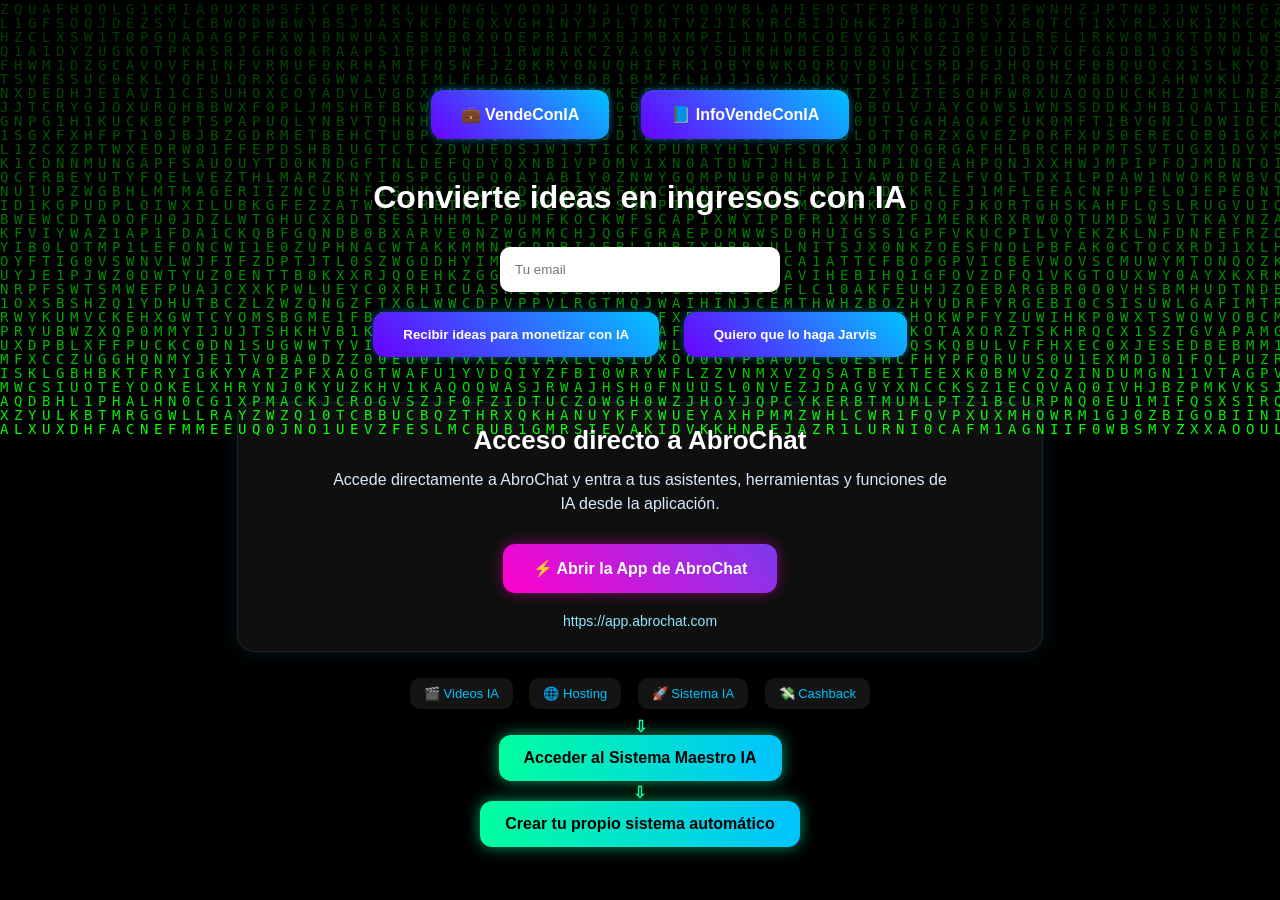
==== index.html @ 38fd5ee3 "update" ====
<!DOCTYPE html>
<html lang="es">
<head>
  <!-- Google tag (gtag.js) -->
  <script async src="https://www.googletagmanager.com/gtag/js?id=G-VY2WFXX865"></script>
  <script>
    window.dataLayer = window.dataLayer || [];
    function gtag(){dataLayer.push(arguments);}
    gtag('js', new Date());
    gtag('config', 'G-VY2WFXX865');
  </script>

  <meta charset="UTF-8">
  <meta name="viewport" content="width=device-width, initial-scale=1.0">
  <title>Abrochat</title>

  <style>
    body {
      margin: 0;
      font-family: Arial, sans-serif;
      background: black;
      color: white;
      text-align: center;
    }

    canvas {
      position: fixed;
      top: 0;
      left: 0;
      z-index: -1;
    }

    .container {
      margin-top: 60px;
      padding: 20px;
      max-width: 980px;
      margin-left: auto;
      margin-right: auto;
    }

    .top-access {
      display: flex;
      justify-content: center;
      gap: 12px;
      flex-wrap: wrap;
      margin-bottom: 30px;
    }

    input {
      padding: 15px;
      border-radius: 10px;
      border: none;
      width: 250px;
      margin: 10px;
    }

    button,
    .cta-link {
      display: inline-block;
      padding: 15px 30px;
      border-radius: 12px;
      border: none;
      font-weight: bold;
      cursor: pointer;
      background: linear-gradient(45deg, #6a00ff, #00c3ff);
      color: white;
      margin: 10px;
      transition: all 0.3s ease;
      box-shadow: 0 0 10px rgba(0,195,255,0.5);
      text-decoration: none;
    }

    button:hover,
    .cta-link:hover {
      transform: translateY(-3px) scale(1.05);
      box-shadow: 0 0 20px rgba(106,0,255,0.8);
    }

    .cta-app {
      background: linear-gradient(45deg, #ff00cc, #7c3aed);
      box-shadow: 0 0 14px rgba(255,0,204,0.45);
    }

    .cta-app:hover {
      box-shadow: 0 0 24px rgba(255,0,204,0.75);
    }

    #resultado {
      display: none;
      margin: 30px auto;
      padding: 20px;
      max-width: 700px;
      background: rgba(0,0,0,0.6);
      border-radius: 15px;
      text-align: left;
      white-space: pre-line;
    }

    .afiliados {
      margin-top: 20px;
    }

    .afiliados a {
      display: inline-block;
      margin: 6px;
      padding: 8px 14px;
      border-radius: 10px;
      background: rgba(255,255,255,0.08);
      color: #00c3ff;
      font-size: 13px;
      text-decoration: none;
      transition: 0.3s;
    }

    .afiliados a:hover {
      background: rgba(0,195,255,0.2);
      transform: scale(1.05);
    }

    .master-btn {
      display: inline-block;
      margin-top: 20px;
      padding: 14px 25px;
      border-radius: 12px;
      background: linear-gradient(90deg, #00ff9f, #00c3ff);
      color: black;
      font-weight: bold;
      text-decoration: none;
      box-shadow: 0 0 15px rgba(0,255,159,0.6);
      transition: 0.3s;
      position: relative;
    }

    .master-btn:hover {
      transform: scale(1.07);
      box-shadow: 0 0 25px rgba(0,255,159,1);
    }

    .master-btn::before {
      content: "⇩";
      position: absolute;
      top: -18px;
      left: 50%;
      transform: translateX(-50%);
      color: #00ff9f;
      animation: floatArrow 1s infinite;
    }

    .app-access-box {
      max-width: 760px;
      margin: 35px auto 20px;
      padding: 22px;
      border-radius: 18px;
      background: rgba(255,255,255,0.06);
      border: 1px solid rgba(255,255,255,0.08);
      box-shadow: 0 0 18px rgba(0,195,255,0.12);
    }

    .app-access-box h2 {
      margin-top: 0;
      margin-bottom: 12px;
      font-size: 26px;
    }

    .app-access-box p {
      margin: 0 auto 18px;
      max-width: 620px;
      color: #d8e8ff;
      line-height: 1.5;
    }

    .app-url {
      display: block;
      margin-top: 10px;
      font-size: 14px;
      color: #8fe8ff;
      word-break: break-all;
    }

    @keyframes floatArrow {
      0% { transform: translate(-50%, 0); }
      50% { transform: translate(-50%, 6px); }
      100% { transform: translate(-50%, 0); }
    }

    @media (max-width: 640px) {
      .container {
        margin-top: 30px;
      }

      input {
        width: calc(100% - 40px);
        max-width: 320px;
      }

      button,
      .cta-link,
      .master-btn {
        width: calc(100% - 40px);
        max-width: 320px;
      }
    }
  </style>
</head>

<body>

  <canvas id="matrix"></canvas>

  <div class="container">

    <div class="top-access">
      <a href="https://vendeconia.org" target="_blank" rel="noopener noreferrer" class="cta-link">
        💼 VendeConIA
      </a>

      <a href="https://infovendeconia.com" target="_blank" rel="noopener noreferrer" class="cta-link">
        📘 InfoVendeConIA
      </a>
    </div>

    <h1>Convierte ideas en ingresos con IA</h1>

    <input id="email" placeholder="Tu email">

    <br>

    <button onclick="analizarPerfil()">Recibir ideas para monetizar con IA</button>

    <button onclick="window.open('https://buy.stripe.com/3cIaEX2sT2oB6DNbSnabK03')">
      Quiero que lo haga Jarvis
    </button>

    <div id="resultado"></div>

    <div class="app-access-box">
      <h2>Acceso directo a AbroChat</h2>
      <p>
        Accede directamente a AbroChat y entra a tus asistentes, herramientas y funciones de IA desde la aplicación.
      </p>

      <a href="https://app.abrochat.com" target="_blank" rel="noopener noreferrer" class="cta-link cta-app">
        ⚡ Abrir la App de AbroChat
      </a>

      <span class="app-url">https://app.abrochat.com</span>
    </div>

    <div class="afiliados">
      <a href="https://pictory.ai?ref=joshue-cabello-rosa72" target="_blank" rel="noopener noreferrer">🎬 Videos IA</a>
      <a href="https://www.hostinger.com/es?REFERRALCODE=DZOJOSUECS4D" target="_blank" rel="noopener noreferrer">🌐 Hosting</a>
      <a href="https://josuecabellorosa83.systeme.io/30a703c4" target="_blank" rel="noopener noreferrer">🚀 Sistema IA</a>
      <a href="https://my.picodi.com/pe/refer/d9894b5c-9c95-45c4-b840-d39e34d77d9a" target="_blank" rel="noopener noreferrer">💸 Cashback</a>
    </div>

    <a href="https://sistemamaestroia.com" target="_blank" rel="noopener noreferrer" class="master-btn">
      Acceder al Sistema Maestro IA
    </a>

    <br>

    <a href="https://sistemamaestro.com" target="_blank" rel="noopener noreferrer" class="master-btn">
      Crear tu propio sistema automático
    </a>

  </div>

  <script>
    // ==========================
    // MATRIX
    // ==========================
    const canvas = document.getElementById("matrix");
    const ctx = canvas.getContext("2d");

    canvas.width = window.innerWidth;
    canvas.height = window.innerHeight;

    const chars = "01ABCDEFGHIJKLMNOPQRSTUVWXYZ";
    const fontSize = 14;
    const columns = canvas.width / fontSize;
    const drops = [];

    for (let x = 0; x < columns; x++) drops[x] = 1;

    function draw() {
      ctx.fillStyle = "rgba(0, 0, 0, 0.05)";
      ctx.fillRect(0, 0, canvas.width, canvas.height);

      ctx.fillStyle = "#0F0";
      ctx.font = fontSize + "px monospace";

      for (let i = 0; i < drops.length; i++) {
        const text = chars[Math.floor(Math.random() * chars.length)];
        ctx.fillText(text, i * fontSize, drops[i] * fontSize);

        if (drops[i] * fontSize > canvas.height && Math.random() > 0.975) {
          drops[i] = 0;
        }

        drops[i]++;
      }
    }

    setInterval(draw, 33);

    // ==========================
    // ANALIZAR PERFIL / EMAIL
    // ==========================
    async function analizarPerfil() {
      const email = document.getElementById("email").value;

      if (!email) {
        alert("Completa el email");
        return;
      }

      const resultadoDiv = document.getElementById("resultado");
      resultadoDiv.style.display = "block";
      resultadoDiv.innerHTML = `
        <h3>✅ Solicitud recibida</h3>
        <p>Te enviaremos ideas, recursos y opciones para monetizar con IA a: <strong>${email}</strong></p>
      `;
    }
  </script>

</body>
</html>
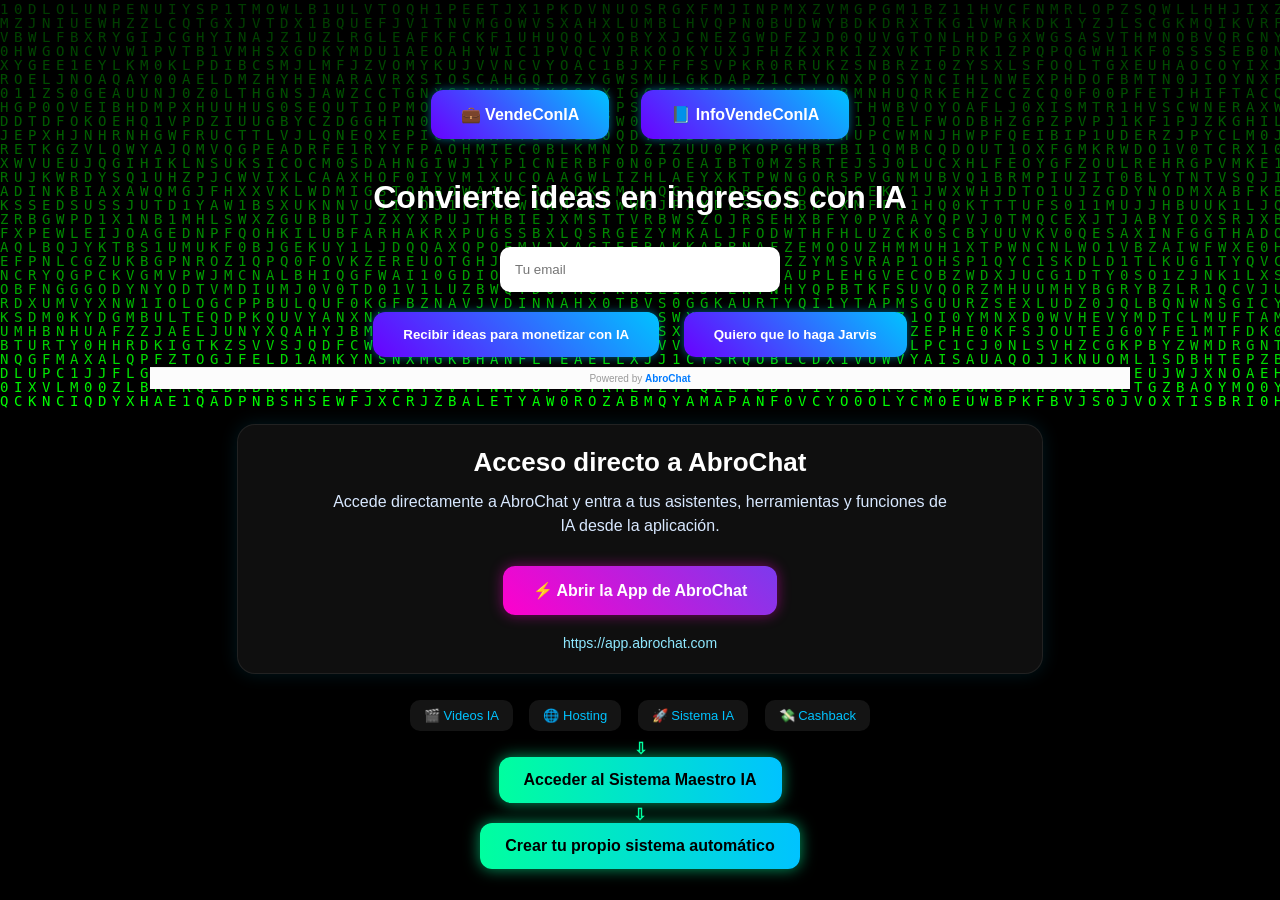
==== commit bec43214: "update" ====
--- a/index.html
+++ b/index.html
@@ -233,6 +233,15 @@
 
     <div id="resultado"></div>
 
+<div style="text-align: center; padding: 5px; background-color: #fcfcfc; border-top: 1px solid #eeeeee;">
+    <p style="margin: 0; font-family: sans-serif; font-size: 10px; color: #999999;">
+        Powered by 
+        <a href="https://app.abrochat.com" target="_blank" style="color: #007bff; text-decoration: none; font-weight: bold;">
+            AbroChat
+        </a>
+    </p>
+</div>
+
     <div class="app-access-box">
       <h2>Acceso directo a AbroChat</h2>
       <p>
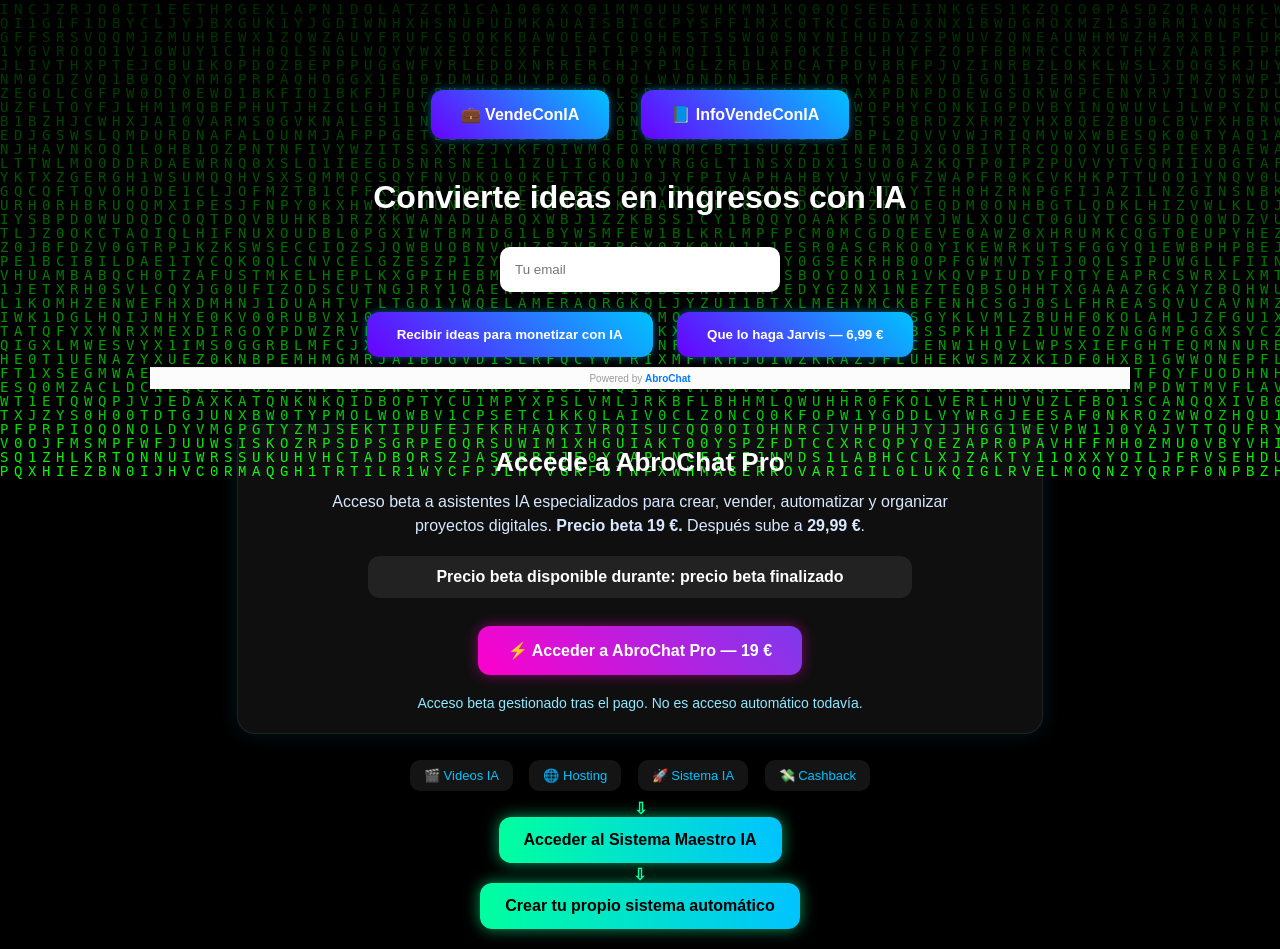
==== commit 8236344e: "Monetize AbroChat landing beta access" ====
--- a/index.html
+++ b/index.html
@@ -228,7 +228,7 @@
     <button onclick="analizarPerfil()">Recibir ideas para monetizar con IA</button>
 
     <button onclick="window.open('https://buy.stripe.com/3cIaEX2sT2oB6DNbSnabK03')">
-      Quiero que lo haga Jarvis
+      Que lo haga Jarvis — 6,99 €
     </button>
 
     <div id="resultado"></div>
@@ -236,23 +236,28 @@
 <div style="text-align: center; padding: 5px; background-color: #fcfcfc; border-top: 1px solid #eeeeee;">
     <p style="margin: 0; font-family: sans-serif; font-size: 10px; color: #999999;">
         Powered by 
-        <a href="https://app.abrochat.com" target="_blank" style="color: #007bff; text-decoration: none; font-weight: bold;">
+        <a href="https://abrochat.com" target="_blank" rel="noopener noreferrer" style="color: #007bff; text-decoration: none; font-weight: bold;">
             AbroChat
         </a>
     </p>
 </div>
 
-    <div class="app-access-box">
-      <h2>Acceso directo a AbroChat</h2>
+    <div class="app-access-box pro-access-box">
+      <h2>Accede a AbroChat Pro</h2>
       <p>
-        Accede directamente a AbroChat y entra a tus asistentes, herramientas y funciones de IA desde la aplicación.
+        Acceso beta a asistentes IA especializados para crear, vender, automatizar y organizar proyectos digitales.
+        <strong>Precio beta 19 €.</strong> Después sube a <strong>29,99 €</strong>.
       </p>
 
-      <a href="https://app.abrochat.com" target="_blank" rel="noopener noreferrer" class="cta-link cta-app">
-        ⚡ Abrir la App de AbroChat
+      <div class="beta-countdown" data-deadline="2026-05-22T06:15:00Z" style="margin: 14px auto 18px; padding: 12px; max-width: 520px; border-radius: 12px; background: rgba(255,255,255,0.08); color: #fff; font-weight: bold;">
+        Precio beta disponible durante: <span id="beta-countdown">calculando...</span>
+      </div>
+
+      <a href="https://buy.stripe.com/fZueVf4zyglmbfa57lgYU00" target="_blank" rel="noopener noreferrer" class="cta-link cta-app">
+        ⚡ Acceder a AbroChat Pro — 19 €
       </a>
 
-      <span class="app-url">https://app.abrochat.com</span>
+      <span class="app-url">Acceso beta gestionado tras el pago. No es acceso automático todavía.</span>
     </div>
 
     <div class="afiliados">
@@ -332,5 +337,28 @@
     }
   </script>
 
+
+  <script>
+    const betaDeadline = new Date('2026-05-22T06:15:00Z').getTime();
+    const countdownEl = document.getElementById('beta-countdown');
+
+    function updateBetaCountdown() {
+      if (!countdownEl) return;
+      const diff = betaDeadline - Date.now();
+      if (diff <= 0) {
+        countdownEl.textContent = 'precio beta finalizado';
+        return;
+      }
+      const days = Math.floor(diff / (1000 * 60 * 60 * 24));
+      const hours = Math.floor((diff / (1000 * 60 * 60)) % 24);
+      const minutes = Math.floor((diff / (1000 * 60)) % 60);
+      const seconds = Math.floor((diff / 1000) % 60);
+      countdownEl.textContent = `${days}d ${hours}h ${minutes}m ${seconds}s`;
+    }
+
+    updateBetaCountdown();
+    setInterval(updateBetaCountdown, 1000);
+  </script>
+
 </body>
 </html>
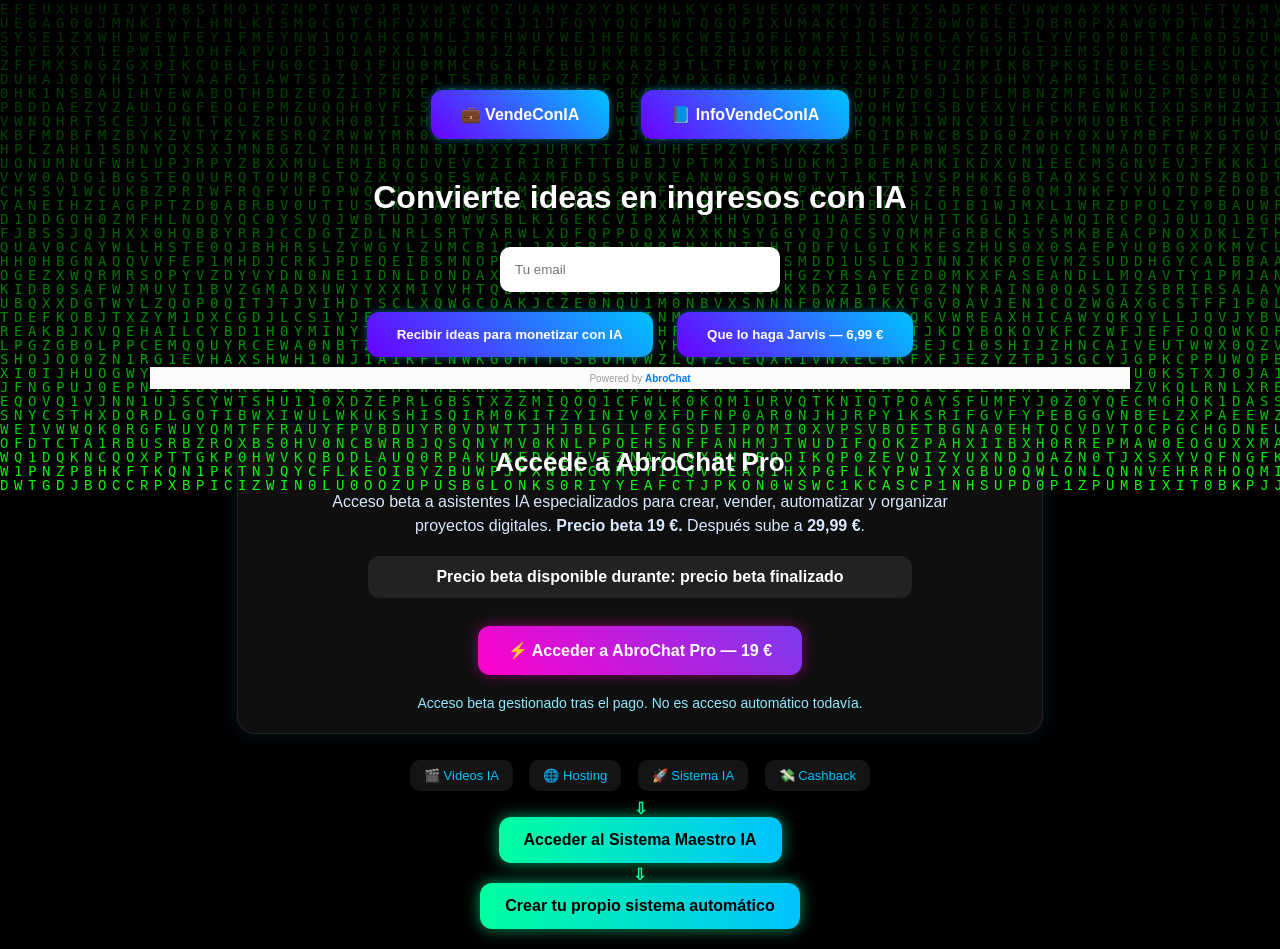
==== commit 87751869: "fix: add GA4 events to AbroChat landing" ====
--- a/index.html
+++ b/index.html
@@ -8,6 +8,15 @@
     function gtag(){dataLayer.push(arguments);}
     gtag('js', new Date());
     gtag('config', 'G-VY2WFXX865');
+    function trackAbrochatEvent(eventName, params) {
+      if (typeof gtag === 'function') {
+        gtag('event', eventName, {
+          asset_name: 'abrochat_landing',
+          page_url: window.location.href,
+          ...params
+        });
+      }
+    }
   </script>
 
   <meta charset="UTF-8">
@@ -210,11 +219,11 @@
   <div class="container">
 
     <div class="top-access">
-      <a href="https://vendeconia.org" target="_blank" rel="noopener noreferrer" class="cta-link">
+      <a href="https://vendeconia.org" target="_blank" rel="noopener noreferrer" class="cta-link" onclick="trackAbrochatEvent('cta_click', { cta_text: 'VendeConIA', cta_location: 'top_access', destination_url: this.href })">
         💼 VendeConIA
       </a>
 
-      <a href="https://infovendeconia.com" target="_blank" rel="noopener noreferrer" class="cta-link">
+      <a href="https://infovendeconia.com" target="_blank" rel="noopener noreferrer" class="cta-link" onclick="trackAbrochatEvent('cta_click', { cta_text: 'InfoVendeConIA', cta_location: 'top_access', destination_url: this.href })">
         📘 InfoVendeConIA
       </a>
     </div>
@@ -225,7 +234,7 @@
 
     <br>
 
-    <button onclick="analizarPerfil()">Recibir ideas para monetizar con IA</button>
+    <button onclick="trackAbrochatEvent('beta_interest_click', { cta_text: 'Recibir ideas para monetizar con IA', cta_location: 'main_form' }); analizarPerfil();">Recibir ideas para monetizar con IA</button>
 
     <button onclick="window.open('https://buy.stripe.com/3cIaEX2sT2oB6DNbSnabK03')">
       Que lo haga Jarvis — 6,99 €
@@ -253,7 +262,7 @@
         Precio beta disponible durante: <span id="beta-countdown">calculando...</span>
       </div>
 
-      <a href="https://buy.stripe.com/fZueVf4zyglmbfa57lgYU00" target="_blank" rel="noopener noreferrer" class="cta-link cta-app">
+      <a href="https://buy.stripe.com/fZueVf4zyglmbfa57lgYU00" target="_blank" rel="noopener noreferrer" class="cta-link cta-app" onclick="trackAbrochatEvent('begin_checkout', { cta_text: 'Acceder a AbroChat Pro — 19 €', cta_location: 'pricing_beta', destination_url: this.href, product_name: 'AbroChat Pro Beta', value: 19, currency: 'EUR' })">
         ⚡ Acceder a AbroChat Pro — 19 €
       </a>
 
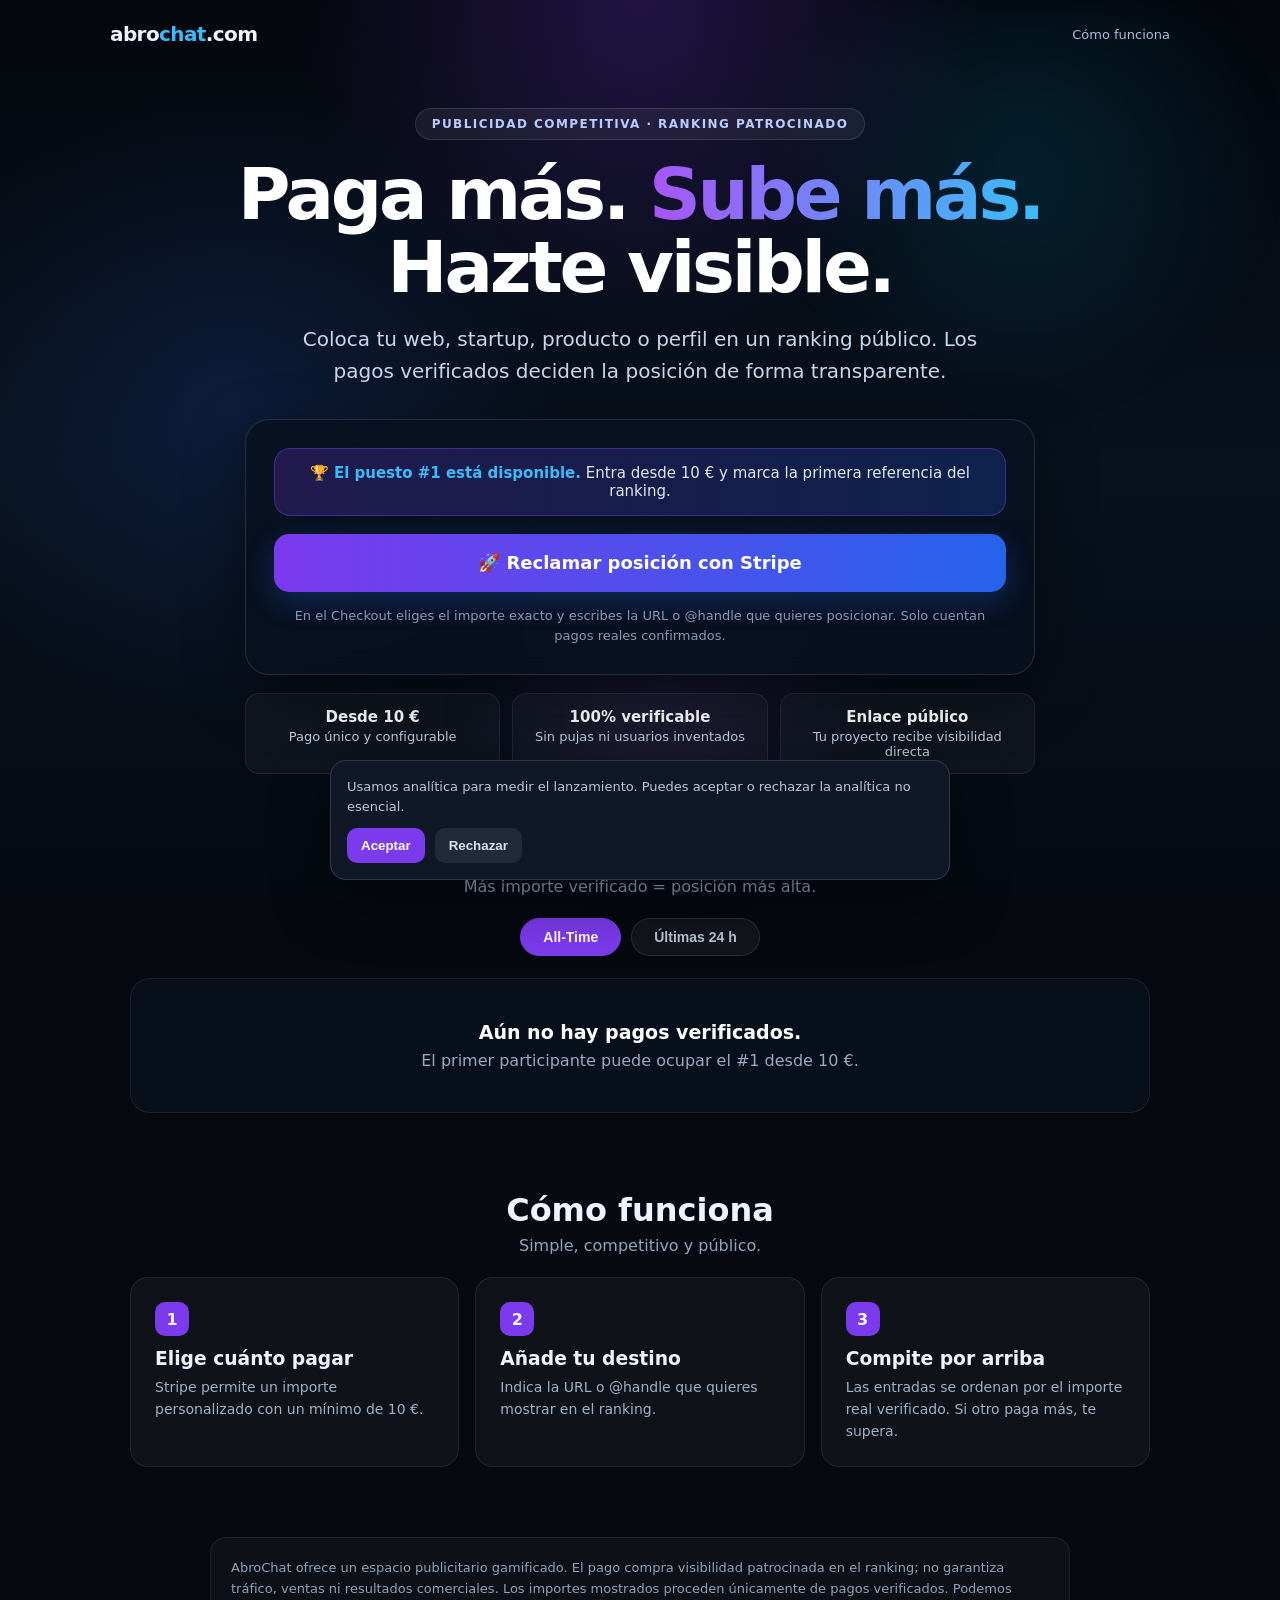
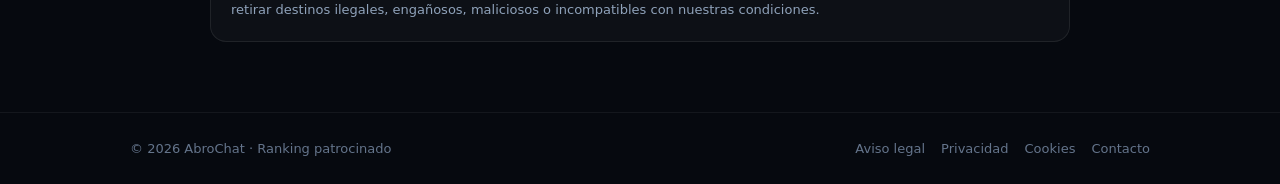
==== commit 9932ae8e: "feat: launch AbroChat sponsored ranking" ====
--- a/index.html
+++ b/index.html
@@ -1,373 +1,115 @@
 <!DOCTYPE html>
 <html lang="es">
 <head>
-  <!-- Google tag (gtag.js) -->
-  <script async src="https://www.googletagmanager.com/gtag/js?id=G-VY2WFXX865"></script>
+  <meta charset="UTF-8">
+  <meta name="viewport" content="width=device-width, initial-scale=1.0">
+  <title>AbroChat | Ranking patrocinado en tiempo real</title>
+  <meta name="description" content="Haz visible tu web, startup o perfil compitiendo por las primeras posiciones de un ranking patrocinado y transparente. Desde 10 €.">
+  <meta property="og:title" content="AbroChat | Paga más. Sube más. Hazte visible.">
+  <meta property="og:description" content="Ranking patrocinado: los pagos verificados deciden la posición. Desde 10 €.">
+  <meta property="og:url" content="https://abrochat.com/">
+  <meta name="theme-color" content="#070b13">
+
   <script>
     window.dataLayer = window.dataLayer || [];
     function gtag(){dataLayer.push(arguments);}
+    gtag('consent', 'default', {
+      analytics_storage: 'denied',
+      ad_storage: 'denied',
+      ad_user_data: 'denied',
+      ad_personalization: 'denied'
+    });
+  </script>
+  <script async src="https://www.googletagmanager.com/gtag/js?id=G-VY2WFXX865"></script>
+  <script>
     gtag('js', new Date());
     gtag('config', 'G-VY2WFXX865');
-    function trackAbrochatEvent(eventName, params) {
-      if (typeof gtag === 'function') {
-        gtag('event', eventName, {
-          asset_name: 'abrochat_landing',
-          page_url: window.location.href,
-          ...params
-        });
-      }
-    }
   </script>
 
-  <meta charset="UTF-8">
-  <meta name="viewport" content="width=device-width, initial-scale=1.0">
-  <title>Abrochat</title>
-
   <style>
-    body {
-      margin: 0;
-      font-family: Arial, sans-serif;
-      background: black;
-      color: white;
-      text-align: center;
-    }
-
-    canvas {
-      position: fixed;
-      top: 0;
-      left: 0;
-      z-index: -1;
-    }
-
-    .container {
-      margin-top: 60px;
-      padding: 20px;
-      max-width: 980px;
-      margin-left: auto;
-      margin-right: auto;
-    }
-
-    .top-access {
-      display: flex;
-      justify-content: center;
-      gap: 12px;
-      flex-wrap: wrap;
-      margin-bottom: 30px;
-    }
-
-    input {
-      padding: 15px;
-      border-radius: 10px;
-      border: none;
-      width: 250px;
-      margin: 10px;
-    }
-
-    button,
-    .cta-link {
-      display: inline-block;
-      padding: 15px 30px;
-      border-radius: 12px;
-      border: none;
-      font-weight: bold;
-      cursor: pointer;
-      background: linear-gradient(45deg, #6a00ff, #00c3ff);
-      color: white;
-      margin: 10px;
-      transition: all 0.3s ease;
-      box-shadow: 0 0 10px rgba(0,195,255,0.5);
-      text-decoration: none;
-    }
-
-    button:hover,
-    .cta-link:hover {
-      transform: translateY(-3px) scale(1.05);
-      box-shadow: 0 0 20px rgba(106,0,255,0.8);
-    }
-
-    .cta-app {
-      background: linear-gradient(45deg, #ff00cc, #7c3aed);
-      box-shadow: 0 0 14px rgba(255,0,204,0.45);
-    }
-
-    .cta-app:hover {
-      box-shadow: 0 0 24px rgba(255,0,204,0.75);
-    }
-
-    #resultado {
-      display: none;
-      margin: 30px auto;
-      padding: 20px;
-      max-width: 700px;
-      background: rgba(0,0,0,0.6);
-      border-radius: 15px;
-      text-align: left;
-      white-space: pre-line;
-    }
-
-    .afiliados {
-      margin-top: 20px;
-    }
-
-    .afiliados a {
-      display: inline-block;
-      margin: 6px;
-      padding: 8px 14px;
-      border-radius: 10px;
-      background: rgba(255,255,255,0.08);
-      color: #00c3ff;
-      font-size: 13px;
-      text-decoration: none;
-      transition: 0.3s;
-    }
-
-    .afiliados a:hover {
-      background: rgba(0,195,255,0.2);
-      transform: scale(1.05);
-    }
-
-    .master-btn {
-      display: inline-block;
-      margin-top: 20px;
-      padding: 14px 25px;
-      border-radius: 12px;
-      background: linear-gradient(90deg, #00ff9f, #00c3ff);
-      color: black;
-      font-weight: bold;
-      text-decoration: none;
-      box-shadow: 0 0 15px rgba(0,255,159,0.6);
-      transition: 0.3s;
-      position: relative;
-    }
-
-    .master-btn:hover {
-      transform: scale(1.07);
-      box-shadow: 0 0 25px rgba(0,255,159,1);
-    }
-
-    .master-btn::before {
-      content: "⇩";
-      position: absolute;
-      top: -18px;
-      left: 50%;
-      transform: translateX(-50%);
-      color: #00ff9f;
-      animation: floatArrow 1s infinite;
-    }
-
-    .app-access-box {
-      max-width: 760px;
-      margin: 35px auto 20px;
-      padding: 22px;
-      border-radius: 18px;
-      background: rgba(255,255,255,0.06);
-      border: 1px solid rgba(255,255,255,0.08);
-      box-shadow: 0 0 18px rgba(0,195,255,0.12);
-    }
-
-    .app-access-box h2 {
-      margin-top: 0;
-      margin-bottom: 12px;
-      font-size: 26px;
-    }
-
-    .app-access-box p {
-      margin: 0 auto 18px;
-      max-width: 620px;
-      color: #d8e8ff;
-      line-height: 1.5;
-    }
-
-    .app-url {
-      display: block;
-      margin-top: 10px;
-      font-size: 14px;
-      color: #8fe8ff;
-      word-break: break-all;
-    }
-
-    @keyframes floatArrow {
-      0% { transform: translate(-50%, 0); }
-      50% { transform: translate(-50%, 6px); }
-      100% { transform: translate(-50%, 0); }
-    }
-
-    @media (max-width: 640px) {
-      .container {
-        margin-top: 30px;
-      }
-
-      input {
-        width: calc(100% - 40px);
-        max-width: 320px;
-      }
-
-      button,
-      .cta-link,
-      .master-btn {
-        width: calc(100% - 40px);
-        max-width: 320px;
-      }
-    }
+    *{box-sizing:border-box} html{scroll-behavior:smooth} body{margin:0;font-family:Inter,ui-sans-serif,system-ui,-apple-system,BlinkMacSystemFont,"Segoe UI",sans-serif;background:#06090f;color:#eef4ff;overflow-x:hidden} a{color:inherit;text-decoration:none}.site-bg{position:fixed;inset:0;z-index:-2;background:radial-gradient(circle at top center,rgba(124,58,237,.24),transparent 31%),radial-gradient(circle at 18% 45%,rgba(37,99,235,.15),transparent 28%),linear-gradient(180deg,#04070d 0%,#08111d 52%,#050a12 100%)}.glow{position:fixed;inset:0;z-index:-1;pointer-events:none;background:radial-gradient(circle at 80% 18%,rgba(0,195,255,.12),transparent 20%),radial-gradient(circle at 52% 78%,rgba(168,85,247,.10),transparent 22%);filter:blur(20px)}.container{width:min(100%,1060px);margin:0 auto;padding:0 20px}.topbar{padding:22px 0;display:flex;align-items:center;justify-content:space-between;gap:20px}.brand{font-size:20px;font-weight:900;letter-spacing:-.03em}.brand span{color:#38bdf8}.mini-link{font-size:13px;color:#a9bdd8}.hero{padding:40px 0 30px;text-align:center}.eyebrow{display:inline-block;padding:8px 16px;border-radius:999px;background:rgba(255,255,255,.06);border:1px solid rgba(255,255,255,.12);font-size:12px;letter-spacing:.12em;text-transform:uppercase;font-weight:800;color:#b9ccff;margin-bottom:18px}.hero h1{margin:0 auto 18px;max-width:900px;font-size:clamp(38px,6vw,72px);line-height:1.02;letter-spacing:-.045em;color:#fff}.hero h1 em{font-style:normal;background:linear-gradient(90deg,#a855f7,#38bdf8);-webkit-background-clip:text;background-clip:text;color:transparent}.hero-subtitle{max-width:730px;margin:0 auto;font-size:clamp(16px,2vw,20px);line-height:1.6;color:#c9d7ea}.bid-card{margin:32px auto 0;max-width:790px;padding:28px;border-radius:24px;background:rgba(9,18,32,.88);border:1px solid rgba(255,255,255,.12);box-shadow:0 18px 60px rgba(0,0,0,.42);backdrop-filter:blur(14px)}.leader-banner{background:linear-gradient(90deg,rgba(124,58,237,.22),rgba(37,99,235,.22));border:1px solid rgba(124,58,237,.46);border-radius:16px;padding:15px;margin-bottom:18px;font-size:15px;color:#e2e8f0}.leader-banner strong{color:#38bdf8}.cta{display:flex;align-items:center;justify-content:center;width:100%;min-height:58px;border:0;border-radius:15px;background:linear-gradient(90deg,#7c3aed 0%,#2563eb 100%);color:#fff;font-size:18px;font-weight:900;cursor:pointer;box-shadow:0 10px 28px rgba(37,99,235,.28);transition:.18s ease}.cta:hover{transform:translateY(-2px);box-shadow:0 14px 34px rgba(37,99,235,.38)}.micro{margin:14px 0 0;color:#8799b2;font-size:13px;line-height:1.55}.proof-strip{display:grid;grid-template-columns:repeat(3,1fr);gap:12px;margin:18px auto 0;max-width:790px}.proof{padding:14px;border-radius:14px;border:1px solid rgba(255,255,255,.08);background:rgba(255,255,255,.035);font-size:13px;color:#bfd0e4}.proof strong{display:block;color:#fff;font-size:15px;margin-bottom:3px}.ranking-section{padding:28px 0 68px}.section-head{text-align:center;margin-bottom:22px}.section-head h2{margin:0 0 7px;font-size:32px}.section-head p{margin:0;color:#91a5be}.tab-buttons{display:flex;justify-content:center;gap:10px;margin:22px 0}.tab-btn{background:rgba(255,255,255,.05);border:1px solid rgba(255,255,255,.1);color:#b8c7d8;padding:10px 22px;border-radius:999px;cursor:pointer;font-weight:800;font-size:14px}.tab-btn.active{background:#7c3aed;color:#fff;border-color:#7c3aed}.leaderboard{background:rgba(9,18,32,.74);border:1px solid rgba(255,255,255,.08);border-radius:20px;overflow:hidden;min-height:130px}.rank-item{display:grid;grid-template-columns:64px 1fr auto;align-items:center;padding:18px 24px;border-bottom:1px solid rgba(255,255,255,.06)}.rank-item:last-child{border-bottom:none}.rank-num{font-size:20px;font-weight:900;color:#88a0c0}.rank-item:first-child .rank-num{color:#f59e0b}.rank-info a{font-weight:850;font-size:16px;color:#fff}.rank-info a:hover{color:#38bdf8;text-decoration:underline}.rank-date{display:block;color:#6f839d;font-size:12px;margin-top:4px}.rank-amount{font-size:18px;font-weight:900;color:#10b981;background:rgba(16,185,129,.1);padding:7px 14px;border-radius:10px;border:1px solid rgba(16,185,129,.2)}.empty{padding:42px 20px;text-align:center;color:#96aac3}.empty strong{display:block;color:#fff;font-size:19px;margin-bottom:8px}.how{padding:10px 0 70px}.how-grid{display:grid;grid-template-columns:repeat(3,1fr);gap:16px}.step{padding:24px;border-radius:18px;background:rgba(255,255,255,.04);border:1px solid rgba(255,255,255,.08)}.step b{display:inline-grid;place-items:center;width:34px;height:34px;border-radius:10px;background:#7c3aed;margin-bottom:12px}.step h3{margin:0 0 8px}.step p{margin:0;color:#9fb1c8;line-height:1.55;font-size:14px}.notice{max-width:860px;margin:0 auto 70px;padding:20px;border-radius:16px;border:1px solid rgba(255,255,255,.08);background:rgba(255,255,255,.03);color:#8fa2ba;font-size:13px;line-height:1.6}.success{display:none;max-width:790px;margin:16px auto 0;padding:15px;border-radius:14px;background:rgba(16,185,129,.1);border:1px solid rgba(16,185,129,.3);color:#bbf7d0}.footer{padding:28px 0;border-top:1px solid rgba(255,255,255,.06);color:#64748b;font-size:13px}.footer-row{display:flex;justify-content:space-between;gap:18px;flex-wrap:wrap}.footer-links{display:flex;gap:16px;flex-wrap:wrap}.cookie{position:fixed;left:20px;right:20px;bottom:20px;z-index:20;max-width:620px;margin:auto;padding:16px;border-radius:16px;background:#101827;border:1px solid rgba(255,255,255,.14);box-shadow:0 20px 60px rgba(0,0,0,.45);display:none}.cookie p{margin:0 0 12px;color:#b8c7d8;font-size:13px;line-height:1.5}.cookie-actions{display:flex;gap:10px}.cookie button{border:0;border-radius:10px;padding:10px 14px;font-weight:800;cursor:pointer}.accept{background:#7c3aed;color:#fff}.reject{background:#202a3a;color:#d7e3f3}@media(max-width:720px){.proof-strip,.how-grid{grid-template-columns:1fr}.rank-item{grid-template-columns:44px 1fr auto;padding:15px}.rank-amount{font-size:15px;padding:6px 10px}.topbar{padding-top:16px}.hero{padding-top:28px}.bid-card{padding:20px}.footer-row{flex-direction:column}.cookie{left:12px;right:12px;bottom:12px}}
   </style>
 </head>
+<body>
+  <div class="site-bg"></div><div class="glow"></div>
+  <header class="container topbar"><a class="brand" href="/">abro<span>chat</span>.com</a><a class="mini-link" href="#como-funciona">Cómo funciona</a></header>
 
-<body>
+  <main>
+    <section class="hero">
+      <div class="container">
+        <span class="eyebrow">Publicidad competitiva · ranking patrocinado</span>
+        <h1>Paga más. <em>Sube más.</em><br>Hazte visible.</h1>
+        <p class="hero-subtitle">Coloca tu web, startup, producto o perfil en un ranking público. Los pagos verificados deciden la posición de forma transparente.</p>
 
-  <canvas id="matrix"></canvas>
+        <div class="bid-card">
+          <div class="leader-banner" id="leader-banner">🏆 <strong>El puesto #1 está disponible.</strong> Entra desde 10 € y marca la primera referencia del ranking.</div>
+          <a class="cta" id="checkout-cta" href="https://buy.stripe.com/cNicN76HGb12bfaczNgYU01" rel="nofollow sponsored">🚀 Reclamar posición con Stripe</a>
+          <p class="micro">En el Checkout eliges el importe exacto y escribes la URL o @handle que quieres posicionar. Solo cuentan pagos reales confirmados.</p>
+          <div class="success" id="success">✅ Pago recibido por Stripe. Tu entrada aparecerá cuando la verificación automática sincronice el ranking.</div>
+        </div>
 
-  <div class="container">
+        <div class="proof-strip">
+          <div class="proof"><strong>Desde 10 €</strong>Pago único y configurable</div>
+          <div class="proof"><strong>100% verificable</strong>Sin pujas ni usuarios inventados</div>
+          <div class="proof"><strong>Enlace público</strong>Tu proyecto recibe visibilidad directa</div>
+        </div>
+      </div>
+    </section>
 
-    <div class="top-access">
-      <a href="https://vendeconia.org" target="_blank" rel="noopener noreferrer" class="cta-link" onclick="trackAbrochatEvent('cta_click', { cta_text: 'VendeConIA', cta_location: 'top_access', destination_url: this.href })">
-        💼 VendeConIA
-      </a>
+    <section class="ranking-section">
+      <div class="container">
+        <div class="section-head"><h2>Ranking público</h2><p>Más importe verificado = posición más alta.</p></div>
+        <div class="tab-buttons"><button class="tab-btn active" data-tab="all">All-Time</button><button class="tab-btn" data-tab="today">Últimas 24 h</button></div>
+        <div class="leaderboard" id="leaderboard"><div class="empty"><strong>Aún no hay pagos verificados.</strong>El primer participante puede inaugurar el #1 desde 10 €.</div></div>
+      </div>
+    </section>
 
-      <a href="https://infovendeconia.com" target="_blank" rel="noopener noreferrer" class="cta-link" onclick="trackAbrochatEvent('cta_click', { cta_text: 'InfoVendeConIA', cta_location: 'top_access', destination_url: this.href })">
-        📘 InfoVendeConIA
-      </a>
-    </div>
+    <section class="how" id="como-funciona">
+      <div class="container">
+        <div class="section-head"><h2>Cómo funciona</h2><p>Simple, competitivo y público.</p></div>
+        <div class="how-grid">
+          <div class="step"><b>1</b><h3>Elige cuánto pagar</h3><p>Stripe permite un importe personalizado con un mínimo de 10 €.</p></div>
+          <div class="step"><b>2</b><h3>Añade tu destino</h3><p>Indica la URL o @handle que quieres mostrar en el ranking.</p></div>
+          <div class="step"><b>3</b><h3>Compite por arriba</h3><p>Las entradas se ordenan por el importe real verificado. Si otro paga más, te supera.</p></div>
+        </div>
+      </div>
+    </section>
 
-    <h1>Convierte ideas en ingresos con IA</h1>
+    <div class="container"><div class="notice">AbroChat ofrece un espacio publicitario gamificado. El pago compra visibilidad patrocinada en el ranking; no garantiza tráfico, ventas ni resultados comerciales. Los importes mostrados proceden únicamente de pagos verificados. Podemos retirar destinos ilegales, engañosos, maliciosos o incompatibles con nuestras condiciones.</div></div>
+  </main>
 
-    <input id="email" placeholder="Tu email">
+  <footer class="footer"><div class="container footer-row"><span>© 2026 AbroChat · Ranking patrocinado</span><div class="footer-links"><a href="/legal/aviso-legal.html">Aviso legal</a><a href="/legal/privacidad.html">Privacidad</a><a href="/legal/cookies.html">Cookies</a><a href="/legal/contacto.html">Contacto</a></div></div></footer>
 
-    <br>
-
-    <button onclick="trackAbrochatEvent('beta_interest_click', { cta_text: 'Recibir ideas para monetizar con IA', cta_location: 'main_form' }); analizarPerfil();">Recibir ideas para monetizar con IA</button>
-
-    <button onclick="window.open('https://buy.stripe.com/3cIaEX2sT2oB6DNbSnabK03')">
-      Que lo haga Jarvis — 6,99 €
-    </button>
-
-    <div id="resultado"></div>
-
-<div style="text-align: center; padding: 5px; background-color: #fcfcfc; border-top: 1px solid #eeeeee;">
-    <p style="margin: 0; font-family: sans-serif; font-size: 10px; color: #999999;">
-        Powered by 
-        <a href="https://abrochat.com" target="_blank" rel="noopener noreferrer" style="color: #007bff; text-decoration: none; font-weight: bold;">
-            AbroChat
-        </a>
-    </p>
-</div>
-
-    <div class="app-access-box pro-access-box">
-      <h2>Accede a AbroChat Pro</h2>
-      <p>
-        Acceso beta a asistentes IA especializados para crear, vender, automatizar y organizar proyectos digitales.
-        <strong>Precio beta 19 €.</strong> Después sube a <strong>29,99 €</strong>.
-      </p>
-
-      <div class="beta-countdown" data-deadline="2026-05-22T06:15:00Z" style="margin: 14px auto 18px; padding: 12px; max-width: 520px; border-radius: 12px; background: rgba(255,255,255,0.08); color: #fff; font-weight: bold;">
-        Precio beta disponible durante: <span id="beta-countdown">calculando...</span>
-      </div>
-
-      <a href="https://buy.stripe.com/fZueVf4zyglmbfa57lgYU00" target="_blank" rel="noopener noreferrer" class="cta-link cta-app" onclick="trackAbrochatEvent('begin_checkout', { cta_text: 'Acceder a AbroChat Pro — 19 €', cta_location: 'pricing_beta', destination_url: this.href, product_name: 'AbroChat Pro Beta', value: 19, currency: 'EUR' })">
-        ⚡ Acceder a AbroChat Pro — 19 €
-      </a>
-
-      <span class="app-url">Acceso beta gestionado tras el pago. No es acceso automático todavía.</span>
-    </div>
-
-    <div class="afiliados">
-      <a href="https://pictory.ai?ref=joshue-cabello-rosa72" target="_blank" rel="noopener noreferrer">🎬 Videos IA</a>
-      <a href="https://www.hostinger.com/es?REFERRALCODE=DZOJOSUECS4D" target="_blank" rel="noopener noreferrer">🌐 Hosting</a>
-      <a href="https://josuecabellorosa83.systeme.io/30a703c4" target="_blank" rel="noopener noreferrer">🚀 Sistema IA</a>
-      <a href="https://my.picodi.com/pe/refer/d9894b5c-9c95-45c4-b840-d39e34d77d9a" target="_blank" rel="noopener noreferrer">💸 Cashback</a>
-    </div>
-
-    <a href="https://sistemamaestroia.com" target="_blank" rel="noopener noreferrer" class="master-btn">
-      Acceder al Sistema Maestro IA
-    </a>
-
-    <br>
-
-    <a href="https://sistemamaestro.com" target="_blank" rel="noopener noreferrer" class="master-btn">
-      Crear tu propio sistema automático
-    </a>
-
-  </div>
+  <div class="cookie" id="cookie"><p>Usamos analítica para medir el lanzamiento. Puedes aceptar o rechazar la analítica no esencial.</p><div class="cookie-actions"><button class="accept" id="accept">Aceptar</button><button class="reject" id="reject">Rechazar</button></div></div>
 
   <script>
-    // ==========================
-    // MATRIX
-    // ==========================
-    const canvas = document.getElementById("matrix");
-    const ctx = canvas.getContext("2d");
+    const checkoutUrl='https://buy.stripe.com/cNicN76HGb12bfaczNgYU01';
+    let entries=[];
 
-    canvas.width = window.innerWidth;
-    canvas.height = window.innerHeight;
+    function safeUrl(target){
+      if(!target)return '#';
+      if(target.startsWith('@')) return 'https://x.com/'+encodeURIComponent(target.slice(1));
+      try{const u=new URL(target.startsWith('http')?target:'https://'+target);return ['http:','https:'].includes(u.protocol)?u.href:'#'}catch{return '#'}
+    }
+    function money(v){return new Intl.NumberFormat('es-ES',{style:'currency',currency:'EUR',maximumFractionDigits:2}).format(v)}
+    function render(mode='all'){
+      const board=document.getElementById('leaderboard');
+      const now=Date.now();
+      const filtered=entries.filter(e=>mode==='all'||(e.paid_at&&now-new Date(e.paid_at).getTime()<=86400000)).sort((a,b)=>b.amount-a.amount);
+      if(!filtered.length){board.innerHTML='<div class="empty"><strong>Aún no hay pagos verificados'+(mode==='today'?' en las últimas 24 horas':'')+'.</strong>El primer participante puede ocupar el #1 desde 10 €.</div>';return}
+      board.innerHTML=filtered.map((e,i)=>`<div class="rank-item"><div class="rank-num">#${i+1}</div><div class="rank-info"><a href="${safeUrl(e.target)}" target="_blank" rel="sponsored noopener noreferrer">${escapeHtml(e.target)}</a><span class="rank-date">Pago verificado${e.paid_at?' · '+new Date(e.paid_at).toLocaleString('es-ES'):''}</span></div><div class="rank-amount">${money(e.amount)}</div></div>`).join('');
+      if(mode==='all'&&filtered[0]) document.getElementById('leader-banner').innerHTML=`🏆 Puesto #1 actual: <strong>${escapeHtml(filtered[0].target)}</strong> con <strong>${money(filtered[0].amount)}</strong>.`;
+    }
+    function escapeHtml(s){return String(s||'').replace(/[&<>'"]/g,c=>({'&':'&amp;','<':'&lt;','>':'&gt;',"'":'&#39;','"':'&quot;'}[c]))}
+    fetch('/ranking.json?ts='+Date.now()).then(r=>r.ok?r.json():Promise.reject()).then(data=>{entries=Array.isArray(data.entries)?data.entries:[];render('all')}).catch(()=>render('all'));
+    document.querySelectorAll('.tab-btn').forEach(btn=>btn.addEventListener('click',()=>{document.querySelectorAll('.tab-btn').forEach(b=>b.classList.remove('active'));btn.classList.add('active');render(btn.dataset.tab)}));
+    document.getElementById('checkout-cta').addEventListener('click',()=>{gtag('event','begin_checkout',{currency:'EUR',value:10,product_name:'AbroChat ranking boost'});});
+    const qs=new URLSearchParams(location.search);if(qs.get('paid')==='1')document.getElementById('success').style.display='block';
 
-    const chars = "01ABCDEFGHIJKLMNOPQRSTUVWXYZ";
-    const fontSize = 14;
-    const columns = canvas.width / fontSize;
-    const drops = [];
-
-    for (let x = 0; x < columns; x++) drops[x] = 1;
-
-    function draw() {
-      ctx.fillStyle = "rgba(0, 0, 0, 0.05)";
-      ctx.fillRect(0, 0, canvas.width, canvas.height);
-
-      ctx.fillStyle = "#0F0";
-      ctx.font = fontSize + "px monospace";
-
-      for (let i = 0; i < drops.length; i++) {
-        const text = chars[Math.floor(Math.random() * chars.length)];
-        ctx.fillText(text, i * fontSize, drops[i] * fontSize);
-
-        if (drops[i] * fontSize > canvas.height && Math.random() > 0.975) {
-          drops[i] = 0;
-        }
-
-        drops[i]++;
-      }
-    }
-
-    setInterval(draw, 33);
-
-    // ==========================
-    // ANALIZAR PERFIL / EMAIL
-    // ==========================
-    async function analizarPerfil() {
-      const email = document.getElementById("email").value;
-
-      if (!email) {
-        alert("Completa el email");
-        return;
-      }
-
-      const resultadoDiv = document.getElementById("resultado");
-      resultadoDiv.style.display = "block";
-      resultadoDiv.innerHTML = `
-        <h3>✅ Solicitud recibida</h3>
-        <p>Te enviaremos ideas, recursos y opciones para monetizar con IA a: <strong>${email}</strong></p>
-      `;
-    }
+    const consent=localStorage.getItem('abrochat_consent');const cookie=document.getElementById('cookie');
+    if(consent==='granted'){gtag('consent','update',{analytics_storage:'granted'});}else if(!consent){cookie.style.display='block'}
+    document.getElementById('accept').onclick=()=>{localStorage.setItem('abrochat_consent','granted');gtag('consent','update',{analytics_storage:'granted'});cookie.style.display='none'};
+    document.getElementById('reject').onclick=()=>{localStorage.setItem('abrochat_consent','denied');cookie.style.display='none'};
   </script>
-
-
-  <script>
-    const betaDeadline = new Date('2026-05-22T06:15:00Z').getTime();
-    const countdownEl = document.getElementById('beta-countdown');
-
-    function updateBetaCountdown() {
-      if (!countdownEl) return;
-      const diff = betaDeadline - Date.now();
-      if (diff <= 0) {
-        countdownEl.textContent = 'precio beta finalizado';
-        return;
-      }
-      const days = Math.floor(diff / (1000 * 60 * 60 * 24));
-      const hours = Math.floor((diff / (1000 * 60 * 60)) % 24);
-      const minutes = Math.floor((diff / (1000 * 60)) % 60);
-      const seconds = Math.floor((diff / 1000) % 60);
-      countdownEl.textContent = `${days}d ${hours}h ${minutes}m ${seconds}s`;
-    }
-
-    updateBetaCountdown();
-    setInterval(updateBetaCountdown, 1000);
-  </script>
-
 </body>
-</html>+</html>
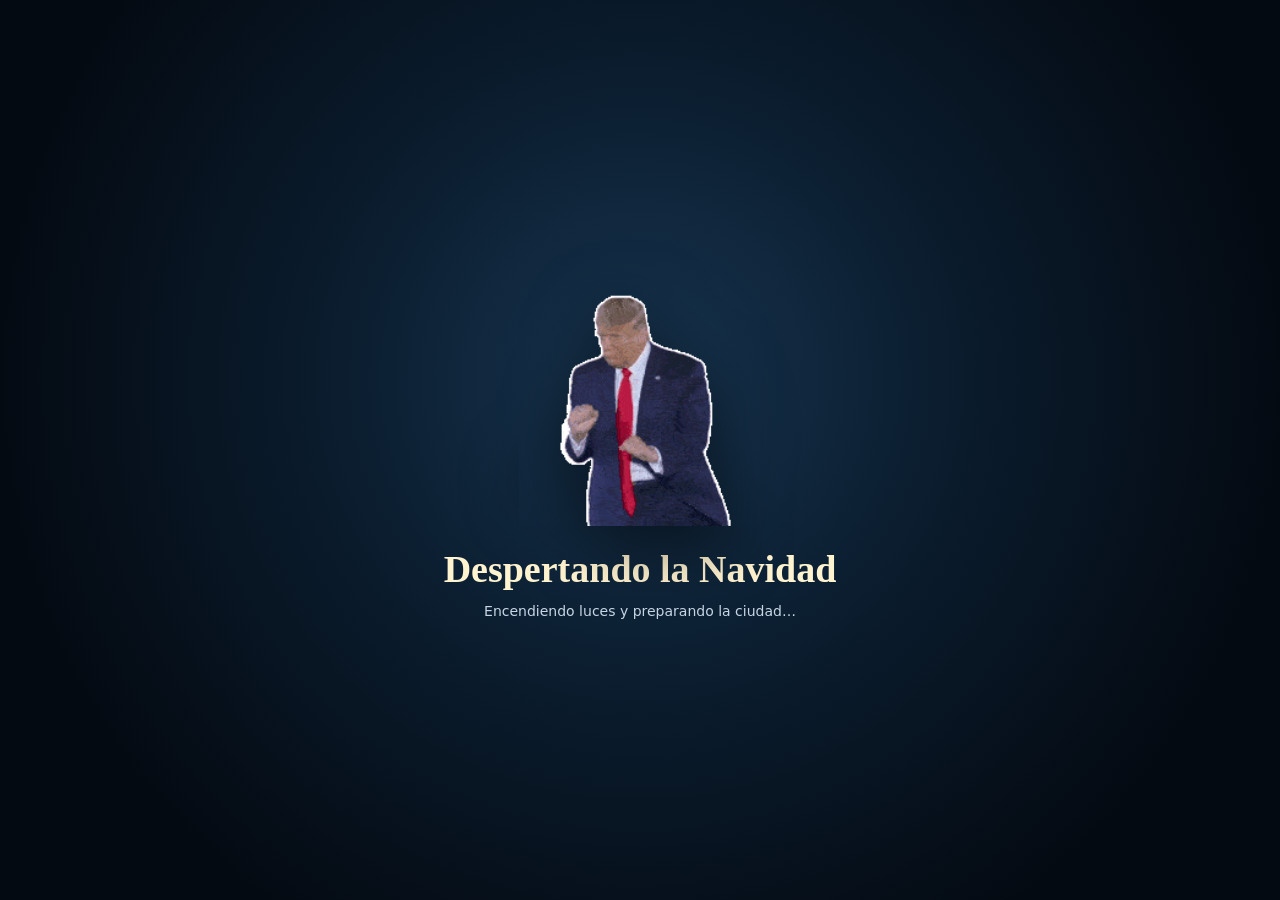
==== commit 111788ca: "feat: migrate abrochat root to christmas city loader" ====
--- a/index.html
+++ b/index.html
@@ -1,115 +1,19 @@
-<!DOCTYPE html>
+<!doctype html>
 <html lang="es">
 <head>
-  <meta charset="UTF-8">
-  <meta name="viewport" content="width=device-width, initial-scale=1.0">
-  <title>AbroChat | Ranking patrocinado en tiempo real</title>
-  <meta name="description" content="Haz visible tu web, startup o perfil compitiendo por las primeras posiciones de un ranking patrocinado y transparente. Desde 10 €.">
-  <meta property="og:title" content="AbroChat | Paga más. Sube más. Hazte visible.">
-  <meta property="og:description" content="Ranking patrocinado: los pagos verificados deciden la posición. Desde 10 €.">
-  <meta property="og:url" content="https://abrochat.com/">
-  <meta name="theme-color" content="#070b13">
-
-  <script>
-    window.dataLayer = window.dataLayer || [];
-    function gtag(){dataLayer.push(arguments);}
-    gtag('consent', 'default', {
-      analytics_storage: 'denied',
-      ad_storage: 'denied',
-      ad_user_data: 'denied',
-      ad_personalization: 'denied'
-    });
-  </script>
-  <script async src="https://www.googletagmanager.com/gtag/js?id=G-VY2WFXX865"></script>
-  <script>
-    gtag('js', new Date());
-    gtag('config', 'G-VY2WFXX865');
-  </script>
-
-  <style>
-    *{box-sizing:border-box} html{scroll-behavior:smooth} body{margin:0;font-family:Inter,ui-sans-serif,system-ui,-apple-system,BlinkMacSystemFont,"Segoe UI",sans-serif;background:#06090f;color:#eef4ff;overflow-x:hidden} a{color:inherit;text-decoration:none}.site-bg{position:fixed;inset:0;z-index:-2;background:radial-gradient(circle at top center,rgba(124,58,237,.24),transparent 31%),radial-gradient(circle at 18% 45%,rgba(37,99,235,.15),transparent 28%),linear-gradient(180deg,#04070d 0%,#08111d 52%,#050a12 100%)}.glow{position:fixed;inset:0;z-index:-1;pointer-events:none;background:radial-gradient(circle at 80% 18%,rgba(0,195,255,.12),transparent 20%),radial-gradient(circle at 52% 78%,rgba(168,85,247,.10),transparent 22%);filter:blur(20px)}.container{width:min(100%,1060px);margin:0 auto;padding:0 20px}.topbar{padding:22px 0;display:flex;align-items:center;justify-content:space-between;gap:20px}.brand{font-size:20px;font-weight:900;letter-spacing:-.03em}.brand span{color:#38bdf8}.mini-link{font-size:13px;color:#a9bdd8}.hero{padding:40px 0 30px;text-align:center}.eyebrow{display:inline-block;padding:8px 16px;border-radius:999px;background:rgba(255,255,255,.06);border:1px solid rgba(255,255,255,.12);font-size:12px;letter-spacing:.12em;text-transform:uppercase;font-weight:800;color:#b9ccff;margin-bottom:18px}.hero h1{margin:0 auto 18px;max-width:900px;font-size:clamp(38px,6vw,72px);line-height:1.02;letter-spacing:-.045em;color:#fff}.hero h1 em{font-style:normal;background:linear-gradient(90deg,#a855f7,#38bdf8);-webkit-background-clip:text;background-clip:text;color:transparent}.hero-subtitle{max-width:730px;margin:0 auto;font-size:clamp(16px,2vw,20px);line-height:1.6;color:#c9d7ea}.bid-card{margin:32px auto 0;max-width:790px;padding:28px;border-radius:24px;background:rgba(9,18,32,.88);border:1px solid rgba(255,255,255,.12);box-shadow:0 18px 60px rgba(0,0,0,.42);backdrop-filter:blur(14px)}.leader-banner{background:linear-gradient(90deg,rgba(124,58,237,.22),rgba(37,99,235,.22));border:1px solid rgba(124,58,237,.46);border-radius:16px;padding:15px;margin-bottom:18px;font-size:15px;color:#e2e8f0}.leader-banner strong{color:#38bdf8}.cta{display:flex;align-items:center;justify-content:center;width:100%;min-height:58px;border:0;border-radius:15px;background:linear-gradient(90deg,#7c3aed 0%,#2563eb 100%);color:#fff;font-size:18px;font-weight:900;cursor:pointer;box-shadow:0 10px 28px rgba(37,99,235,.28);transition:.18s ease}.cta:hover{transform:translateY(-2px);box-shadow:0 14px 34px rgba(37,99,235,.38)}.micro{margin:14px 0 0;color:#8799b2;font-size:13px;line-height:1.55}.proof-strip{display:grid;grid-template-columns:repeat(3,1fr);gap:12px;margin:18px auto 0;max-width:790px}.proof{padding:14px;border-radius:14px;border:1px solid rgba(255,255,255,.08);background:rgba(255,255,255,.035);font-size:13px;color:#bfd0e4}.proof strong{display:block;color:#fff;font-size:15px;margin-bottom:3px}.ranking-section{padding:28px 0 68px}.section-head{text-align:center;margin-bottom:22px}.section-head h2{margin:0 0 7px;font-size:32px}.section-head p{margin:0;color:#91a5be}.tab-buttons{display:flex;justify-content:center;gap:10px;margin:22px 0}.tab-btn{background:rgba(255,255,255,.05);border:1px solid rgba(255,255,255,.1);color:#b8c7d8;padding:10px 22px;border-radius:999px;cursor:pointer;font-weight:800;font-size:14px}.tab-btn.active{background:#7c3aed;color:#fff;border-color:#7c3aed}.leaderboard{background:rgba(9,18,32,.74);border:1px solid rgba(255,255,255,.08);border-radius:20px;overflow:hidden;min-height:130px}.rank-item{display:grid;grid-template-columns:64px 1fr auto;align-items:center;padding:18px 24px;border-bottom:1px solid rgba(255,255,255,.06)}.rank-item:last-child{border-bottom:none}.rank-num{font-size:20px;font-weight:900;color:#88a0c0}.rank-item:first-child .rank-num{color:#f59e0b}.rank-info a{font-weight:850;font-size:16px;color:#fff}.rank-info a:hover{color:#38bdf8;text-decoration:underline}.rank-date{display:block;color:#6f839d;font-size:12px;margin-top:4px}.rank-amount{font-size:18px;font-weight:900;color:#10b981;background:rgba(16,185,129,.1);padding:7px 14px;border-radius:10px;border:1px solid rgba(16,185,129,.2)}.empty{padding:42px 20px;text-align:center;color:#96aac3}.empty strong{display:block;color:#fff;font-size:19px;margin-bottom:8px}.how{padding:10px 0 70px}.how-grid{display:grid;grid-template-columns:repeat(3,1fr);gap:16px}.step{padding:24px;border-radius:18px;background:rgba(255,255,255,.04);border:1px solid rgba(255,255,255,.08)}.step b{display:inline-grid;place-items:center;width:34px;height:34px;border-radius:10px;background:#7c3aed;margin-bottom:12px}.step h3{margin:0 0 8px}.step p{margin:0;color:#9fb1c8;line-height:1.55;font-size:14px}.notice{max-width:860px;margin:0 auto 70px;padding:20px;border-radius:16px;border:1px solid rgba(255,255,255,.08);background:rgba(255,255,255,.03);color:#8fa2ba;font-size:13px;line-height:1.6}.success{display:none;max-width:790px;margin:16px auto 0;padding:15px;border-radius:14px;background:rgba(16,185,129,.1);border:1px solid rgba(16,185,129,.3);color:#bbf7d0}.footer{padding:28px 0;border-top:1px solid rgba(255,255,255,.06);color:#64748b;font-size:13px}.footer-row{display:flex;justify-content:space-between;gap:18px;flex-wrap:wrap}.footer-links{display:flex;gap:16px;flex-wrap:wrap}.cookie{position:fixed;left:20px;right:20px;bottom:20px;z-index:20;max-width:620px;margin:auto;padding:16px;border-radius:16px;background:#101827;border:1px solid rgba(255,255,255,.14);box-shadow:0 20px 60px rgba(0,0,0,.45);display:none}.cookie p{margin:0 0 12px;color:#b8c7d8;font-size:13px;line-height:1.5}.cookie-actions{display:flex;gap:10px}.cookie button{border:0;border-radius:10px;padding:10px 14px;font-weight:800;cursor:pointer}.accept{background:#7c3aed;color:#fff}.reject{background:#202a3a;color:#d7e3f3}@media(max-width:720px){.proof-strip,.how-grid{grid-template-columns:1fr}.rank-item{grid-template-columns:44px 1fr auto;padding:15px}.rank-amount{font-size:15px;padding:6px 10px}.topbar{padding-top:16px}.hero{padding-top:28px}.bid-card{padding:20px}.footer-row{flex-direction:column}.cookie{left:12px;right:12px;bottom:12px}}
-  </style>
+<meta charset="utf-8">
+<meta name="viewport" content="width=device-width,initial-scale=1,viewport-fit=cover">
+<meta name="theme-color" content="#071321">
+<title>La Ciudad que Perdió la Navidad</title>
+<style>
+*{box-sizing:border-box}html,body{margin:0;min-height:100%;background:#071321;color:#fff}body{font-family:system-ui,-apple-system,Segoe UI,sans-serif}.wake{min-height:100vh;min-height:100dvh;display:grid;place-items:center;overflow:hidden;background:radial-gradient(circle at 50% 42%,#17344f 0,#0a1b2c 40%,#040a12 78%)}.card{text-align:center;padding:28px;width:min(92vw,520px)}.dance{display:block;width:min(58vw,240px);height:auto;margin:0 auto 22px;filter:drop-shadow(0 18px 32px #0008)}h1{margin:0;font:600 clamp(24px,5vw,38px)/1.15 Georgia,serif;color:#fff3d0}.dots::after{content:"";animation:dots 1.4s steps(4,end) infinite}@keyframes dots{0%{content:""}25%{content:"."}50%{content:".."}75%,100%{content:"..."}}p{margin:12px 0 0;color:#c7d6e5;font-size:14px}.retry{margin-top:18px;border:1px solid #e8c87a88;background:#10253a;color:#ffe9b4;border-radius:24px;padding:10px 16px;display:none}@media(max-width:600px){.dance{width:min(70vw,220px)}.card{padding:20px}}@media(prefers-reduced-motion:reduce){.dots::after{animation:none;content:"..."}}</style>
 </head>
 <body>
-  <div class="site-bg"></div><div class="glow"></div>
-  <header class="container topbar"><a class="brand" href="/">abro<span>chat</span>.com</a><a class="mini-link" href="#como-funciona">Cómo funciona</a></header>
-
-  <main>
-    <section class="hero">
-      <div class="container">
-        <span class="eyebrow">Publicidad competitiva · ranking patrocinado</span>
-        <h1>Paga más. <em>Sube más.</em><br>Hazte visible.</h1>
-        <p class="hero-subtitle">Coloca tu web, startup, producto o perfil en un ranking público. Los pagos verificados deciden la posición de forma transparente.</p>
-
-        <div class="bid-card">
-          <div class="leader-banner" id="leader-banner">🏆 <strong>El puesto #1 está disponible.</strong> Entra desde 10 € y marca la primera referencia del ranking.</div>
-          <a class="cta" id="checkout-cta" href="https://buy.stripe.com/cNicN76HGb12bfaczNgYU01" rel="nofollow sponsored">🚀 Reclamar posición con Stripe</a>
-          <p class="micro">En el Checkout eliges el importe exacto y escribes la URL o @handle que quieres posicionar. Solo cuentan pagos reales confirmados.</p>
-          <div class="success" id="success">✅ Pago recibido por Stripe. Tu entrada aparecerá cuando la verificación automática sincronice el ranking.</div>
-        </div>
-
-        <div class="proof-strip">
-          <div class="proof"><strong>Desde 10 €</strong>Pago único y configurable</div>
-          <div class="proof"><strong>100% verificable</strong>Sin pujas ni usuarios inventados</div>
-          <div class="proof"><strong>Enlace público</strong>Tu proyecto recibe visibilidad directa</div>
-        </div>
-      </div>
-    </section>
-
-    <section class="ranking-section">
-      <div class="container">
-        <div class="section-head"><h2>Ranking público</h2><p>Más importe verificado = posición más alta.</p></div>
-        <div class="tab-buttons"><button class="tab-btn active" data-tab="all">All-Time</button><button class="tab-btn" data-tab="today">Últimas 24 h</button></div>
-        <div class="leaderboard" id="leaderboard"><div class="empty"><strong>Aún no hay pagos verificados.</strong>El primer participante puede inaugurar el #1 desde 10 €.</div></div>
-      </div>
-    </section>
-
-    <section class="how" id="como-funciona">
-      <div class="container">
-        <div class="section-head"><h2>Cómo funciona</h2><p>Simple, competitivo y público.</p></div>
-        <div class="how-grid">
-          <div class="step"><b>1</b><h3>Elige cuánto pagar</h3><p>Stripe permite un importe personalizado con un mínimo de 10 €.</p></div>
-          <div class="step"><b>2</b><h3>Añade tu destino</h3><p>Indica la URL o @handle que quieres mostrar en el ranking.</p></div>
-          <div class="step"><b>3</b><h3>Compite por arriba</h3><p>Las entradas se ordenan por el importe real verificado. Si otro paga más, te supera.</p></div>
-        </div>
-      </div>
-    </section>
-
-    <div class="container"><div class="notice">AbroChat ofrece un espacio publicitario gamificado. El pago compra visibilidad patrocinada en el ranking; no garantiza tráfico, ventas ni resultados comerciales. Los importes mostrados proceden únicamente de pagos verificados. Podemos retirar destinos ilegales, engañosos, maliciosos o incompatibles con nuestras condiciones.</div></div>
-  </main>
-
-  <footer class="footer"><div class="container footer-row"><span>© 2026 AbroChat · Ranking patrocinado</span><div class="footer-links"><a href="/legal/aviso-legal.html">Aviso legal</a><a href="/legal/privacidad.html">Privacidad</a><a href="/legal/cookies.html">Cookies</a><a href="/legal/contacto.html">Contacto</a></div></div></footer>
-
-  <div class="cookie" id="cookie"><p>Usamos analítica para medir el lanzamiento. Puedes aceptar o rechazar la analítica no esencial.</p><div class="cookie-actions"><button class="accept" id="accept">Aceptar</button><button class="reject" id="reject">Rechazar</button></div></div>
-
-  <script>
-    const checkoutUrl='https://buy.stripe.com/cNicN76HGb12bfaczNgYU01';
-    let entries=[];
-
-    function safeUrl(target){
-      if(!target)return '#';
-      if(target.startsWith('@')) return 'https://x.com/'+encodeURIComponent(target.slice(1));
-      try{const u=new URL(target.startsWith('http')?target:'https://'+target);return ['http:','https:'].includes(u.protocol)?u.href:'#'}catch{return '#'}
-    }
-    function money(v){return new Intl.NumberFormat('es-ES',{style:'currency',currency:'EUR',maximumFractionDigits:2}).format(v)}
-    function render(mode='all'){
-      const board=document.getElementById('leaderboard');
-      const now=Date.now();
-      const filtered=entries.filter(e=>mode==='all'||(e.paid_at&&now-new Date(e.paid_at).getTime()<=86400000)).sort((a,b)=>b.amount-a.amount);
-      if(!filtered.length){board.innerHTML='<div class="empty"><strong>Aún no hay pagos verificados'+(mode==='today'?' en las últimas 24 horas':'')+'.</strong>El primer participante puede ocupar el #1 desde 10 €.</div>';return}
-      board.innerHTML=filtered.map((e,i)=>`<div class="rank-item"><div class="rank-num">#${i+1}</div><div class="rank-info"><a href="${safeUrl(e.target)}" target="_blank" rel="sponsored noopener noreferrer">${escapeHtml(e.target)}</a><span class="rank-date">Pago verificado${e.paid_at?' · '+new Date(e.paid_at).toLocaleString('es-ES'):''}</span></div><div class="rank-amount">${money(e.amount)}</div></div>`).join('');
-      if(mode==='all'&&filtered[0]) document.getElementById('leader-banner').innerHTML=`🏆 Puesto #1 actual: <strong>${escapeHtml(filtered[0].target)}</strong> con <strong>${money(filtered[0].amount)}</strong>.`;
-    }
-    function escapeHtml(s){return String(s||'').replace(/[&<>'"]/g,c=>({'&':'&amp;','<':'&lt;','>':'&gt;',"'":'&#39;','"':'&quot;'}[c]))}
-    fetch('/ranking.json?ts='+Date.now()).then(r=>r.ok?r.json():Promise.reject()).then(data=>{entries=Array.isArray(data.entries)?data.entries:[];render('all')}).catch(()=>render('all'));
-    document.querySelectorAll('.tab-btn').forEach(btn=>btn.addEventListener('click',()=>{document.querySelectorAll('.tab-btn').forEach(b=>b.classList.remove('active'));btn.classList.add('active');render(btn.dataset.tab)}));
-    document.getElementById('checkout-cta').addEventListener('click',()=>{gtag('event','begin_checkout',{currency:'EUR',value:10,product_name:'AbroChat ranking boost'});});
-    const qs=new URLSearchParams(location.search);if(qs.get('paid')==='1')document.getElementById('success').style.display='block';
-
-    const consent=localStorage.getItem('abrochat_consent');const cookie=document.getElementById('cookie');
-    if(consent==='granted'){gtag('consent','update',{analytics_storage:'granted'});}else if(!consent){cookie.style.display='block'}
-    document.getElementById('accept').onclick=()=>{localStorage.setItem('abrochat_consent','granted');gtag('consent','update',{analytics_storage:'granted'});cookie.style.display='none'};
-    document.getElementById('reject').onclick=()=>{localStorage.setItem('abrochat_consent','denied');cookie.style.display='none'};
-  </script>
-</body>
-</html>
+<main class="wake"><section class="card" aria-live="polite"><img class="dance" src="/trump-dance.gif" alt=""><h1>Despertando la Navidad<span class="dots"></span></h1><p id="status">Preparando la ciudad.</p><button class="retry" id="retry">Reintentar</button></section></main>
+<script>
+const statusEl=document.getElementById('status'),retry=document.getElementById('retry');let stopped=false;
+const sleep=ms=>new Promise(r=>setTimeout(r,ms));
+async function wake(){retry.style.display='none';stopped=false;const started=Date.now();while(!stopped&&Date.now()-started<120000){try{const r=await fetch('/_wake',{cache:'no-store',signal:AbortSignal.timeout(8000)});if(r.ok){statusEl.textContent='La ciudad está lista.';location.replace('/demo/');return}}catch{}statusEl.textContent='Encendiendo luces y preparando la ciudad…';await sleep(2500)}statusEl.textContent='La ciudad está tardando más de lo normal.';retry.style.display='inline-block'}
+retry.addEventListener('click',wake);wake();
+</script>
+</body></html>
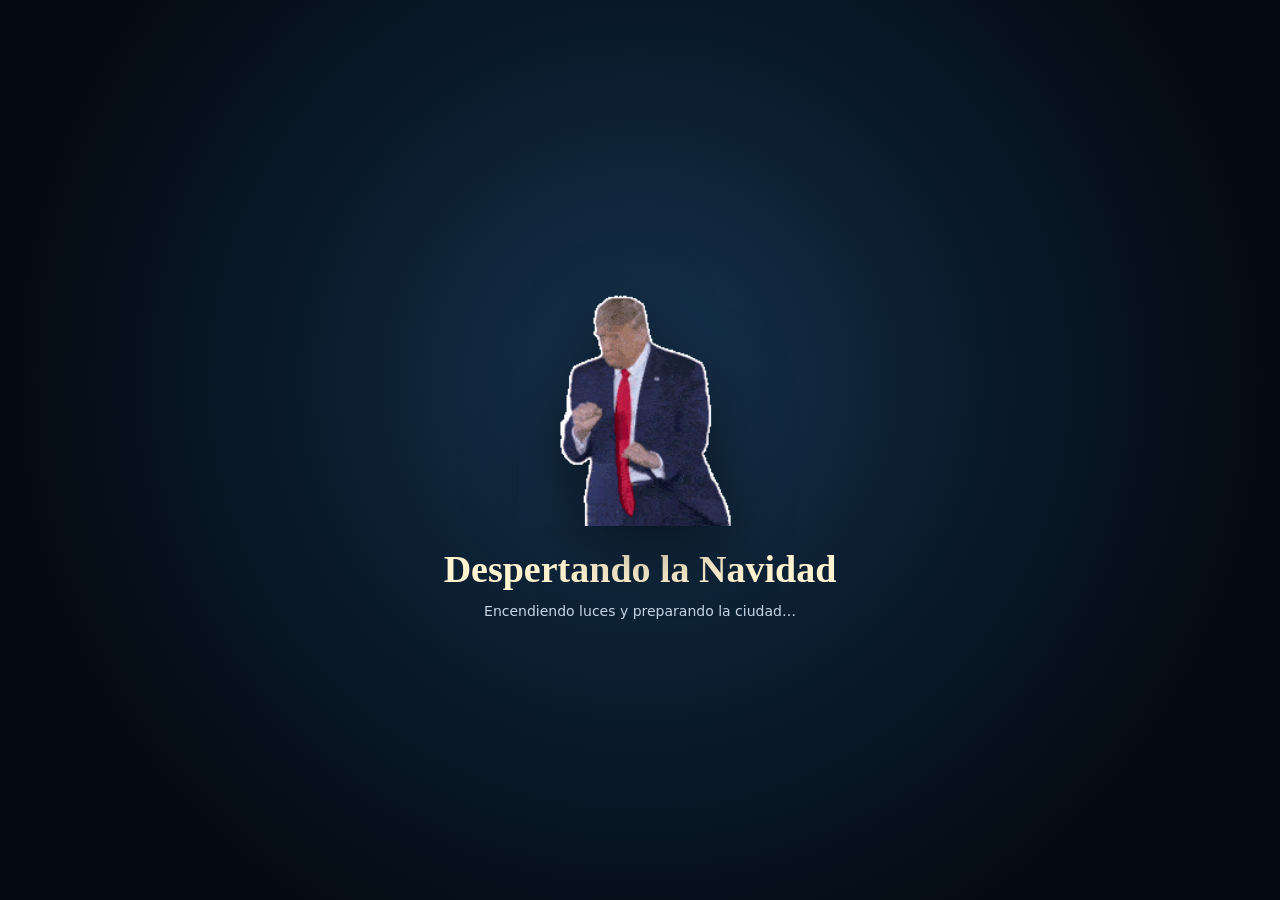
==== commit 5c844213: "feat: keep christmas experience on abrochat root" ====
--- a/index.html
+++ b/index.html
@@ -13,7 +13,7 @@
 <script>
 const statusEl=document.getElementById('status'),retry=document.getElementById('retry');let stopped=false;
 const sleep=ms=>new Promise(r=>setTimeout(r,ms));
-async function wake(){retry.style.display='none';stopped=false;const started=Date.now();while(!stopped&&Date.now()-started<120000){try{const r=await fetch('/_wake',{cache:'no-store',signal:AbortSignal.timeout(8000)});if(r.ok){statusEl.textContent='La ciudad está lista.';location.replace('/demo/');return}}catch{}statusEl.textContent='Encendiendo luces y preparando la ciudad…';await sleep(2500)}statusEl.textContent='La ciudad está tardando más de lo normal.';retry.style.display='inline-block'}
+async function wake(){retry.style.display='none';stopped=false;const started=Date.now();while(!stopped&&Date.now()-started<120000){try{const r=await fetch('/_experience',{cache:'no-store',signal:AbortSignal.timeout(10000)});if(r.ok){const html=await r.text();if(html.includes('id="experience"')){statusEl.textContent='La ciudad está lista.';document.open();document.write(html);document.close();return}}}catch{}statusEl.textContent='Encendiendo luces y preparando la ciudad…';await sleep(2500)}statusEl.textContent='La ciudad está tardando más de lo normal.';retry.style.display='inline-block'}
 retry.addEventListener('click',wake);wake();
 </script>
 </body></html>
